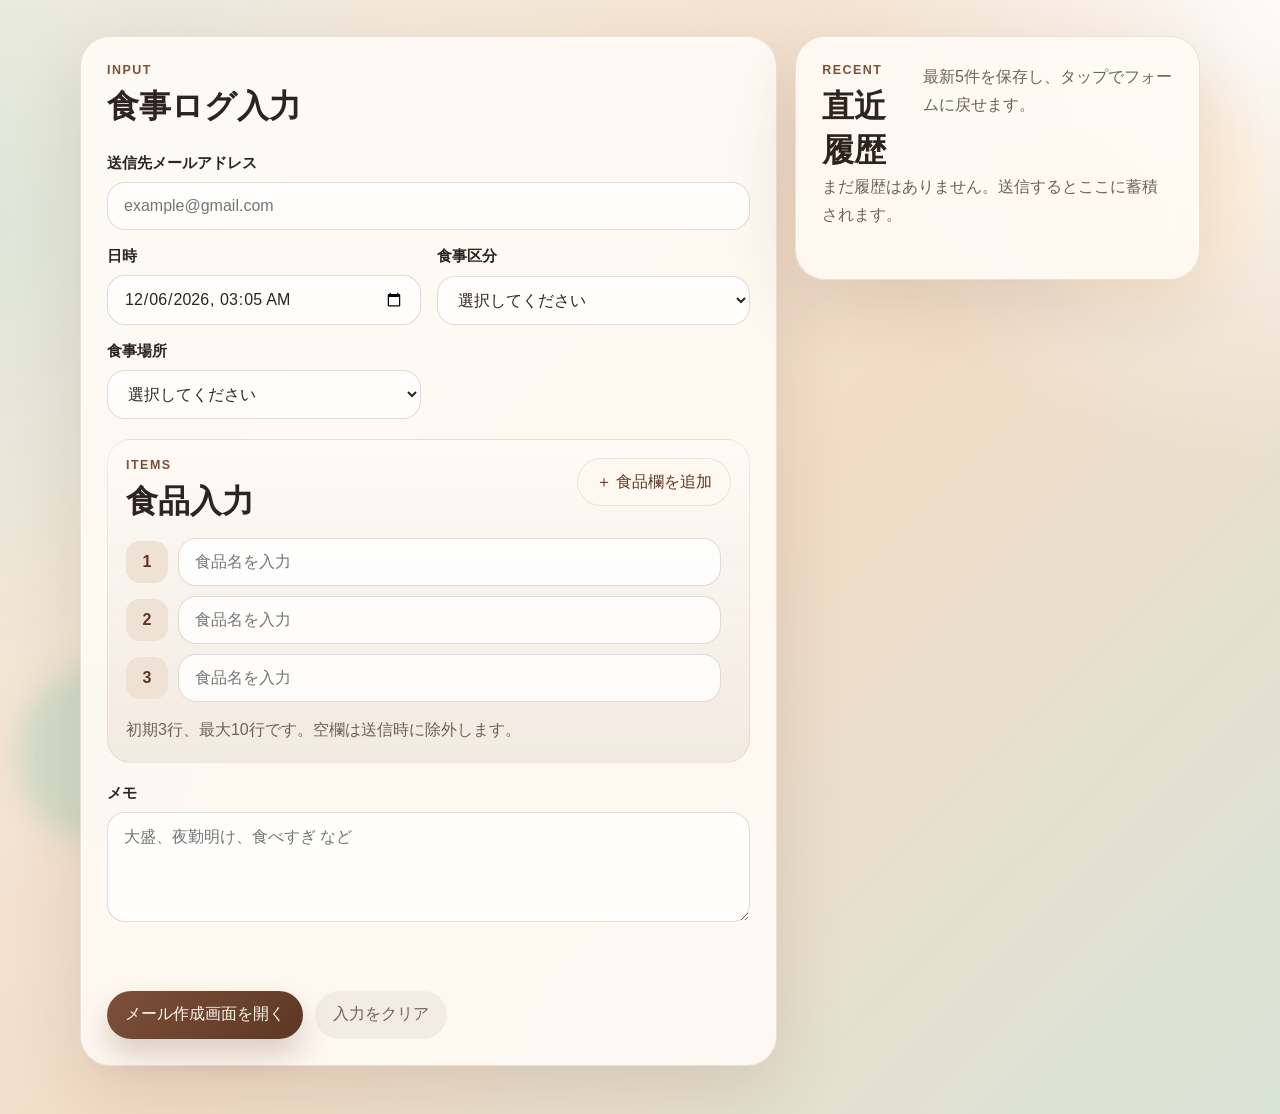
==== index.html @ 624d0cd3 "Fix:初期登録" ====
<!doctype html>
<html lang="ja">
  <head>
    <meta charset="utf-8" />
    <meta name="viewport" content="width=device-width, initial-scale=1" />
    <meta name="theme-color" content="#7d5039" />
    <meta name="apple-mobile-web-app-capable" content="yes" />
    <meta name="apple-mobile-web-app-status-bar-style" content="default" />

    <title>食事ログPWA</title>
    <meta
      name="description"
      content="食事内容をすばやく記録し、メール作成画面から Gmail へ送るための食事ログPWAです。"
    />

    <link rel="manifest" href="./manifest.webmanifest" />
    <link rel="icon" type="image/png" sizes="192x192" href="./icons/icon-192.png" />
    <link rel="apple-touch-icon" href="./icons/apple-touch-icon.png" />
    <link rel="stylesheet" href="./styles.css" />
  </head>
  <body>
    <main class="app-shell">
      <div class="content-grid">
        <section class="card form-panel" aria-labelledby="form-title">
          <div class="section-head">
            <div>
              <p class="section-kicker">Input</p>
              <h2 id="form-title">食事ログ入力</h2>
            </div>
          </div>

          <form id="meal-form">
            <div class="field-grid">
              <label class="field field-wide">
                <span class="field-label">送信先メールアドレス</span>
                <input
                  id="recipient-email"
                  name="recipientEmail"
                  type="email"
                  inputmode="email"
                  autocomplete="email"
                  placeholder="example@gmail.com"
                  required
                />
              </label>

              <label class="field">
                <span class="field-label">日時</span>
                <input id="datetime" name="datetime" type="datetime-local" required />
              </label>

              <label class="field">
                <span class="field-label">食事区分</span>
                <select id="meal-type" name="mealType" required>
                  <option value="">選択してください</option>
                  <option value="朝食">朝食</option>
                  <option value="昼食">昼食</option>
                  <option value="夕食">夕食</option>
                  <option value="夜食">夜食</option>
                  <option value="間食/飲み物">間食/飲み物</option>
                </select>
              </label>

              <label class="field">
                <span class="field-label">食事場所</span>
                <select id="place-type" name="placeType" required>
                  <option value="">選択してください</option>
                  <option value="自炊">自炊</option>
                  <option value="外食">外食</option>
                  <option value="スーパー/コンビニ">スーパー/コンビニ</option>
                  <option value="テイクアウト">テイクアウト</option>
                  <option value="その他">その他</option>
                </select>
              </label>
            </div>

            <section class="items-panel" aria-labelledby="items-title">
              <div class="items-head">
                <div>
                  <p class="section-kicker">Items</p>
                  <h3 id="items-title">食品入力</h3>
                </div>
                <button id="add-item-button" class="tertiary" type="button">＋ 食品欄を追加</button>
              </div>
              <div id="items-container" class="items-list"></div>
              <p class="field-hint">初期3行、最大10行です。空欄は送信時に除外します。</p>
            </section>

            <label class="field field-wide">
              <span class="field-label">メモ</span>
              <textarea
                id="memo"
                name="memo"
                rows="4"
                placeholder="大盛、夜勤明け、食べすぎ など"
              ></textarea>
            </label>

            <p id="form-message" class="form-message" aria-live="polite"></p>

            <div class="form-actions">
              <button class="primary" type="submit">メール作成画面を開く</button>
              <button id="clear-button" class="ghost" type="button">入力をクリア</button>
            </div>
          </form>
        </section>

        <aside class="card recent-panel" aria-labelledby="recent-title">
          <div class="section-head">
            <div>
              <p class="section-kicker">Recent</p>
              <h2 id="recent-title">直近履歴</h2>
            </div>
            <p class="section-note">最新5件を保存し、タップでフォームに戻せます。</p>
          </div>

          <p id="recent-empty" class="empty-state">まだ履歴はありません。送信するとここに蓄積されます。</p>
          <ul id="recent-list" class="recent-list" aria-live="polite"></ul>
        </aside>
      </div>
    </main>

    <script type="module" src="./app.js"></script>
  </body>
</html>
---- styles.css ----
:root {
  --bg: #f7efe4;
  --bg-secondary: #d8e4d7;
  --paper: rgba(255, 251, 246, 0.9);
  --paper-strong: rgba(255, 252, 248, 0.98);
  --ink: #2d241f;
  --muted: #6f6257;
  --line: rgba(125, 80, 57, 0.14);
  --accent: #7d5039;
  --accent-strong: #5d3724;
  --accent-soft: #efe1d3;
  --success: #2f6b58;
  --shadow: 0 24px 70px rgba(72, 42, 26, 0.12);
  --font-body: "Hiragino Sans", "Yu Gothic", "Meiryo", sans-serif;
  --font-display: "Hiragino Mincho ProN", "Yu Mincho", serif;
}

* {
  box-sizing: border-box;
}

html {
  color-scheme: light;
}

body {
  margin: 0;
  min-height: 100vh;
  color: var(--ink);
  font-family: var(--font-body);
  background:
    radial-gradient(circle at top right, rgba(255, 255, 255, 0.88), transparent 28%),
    radial-gradient(circle at left 20%, rgba(216, 228, 215, 0.78), transparent 32%),
    linear-gradient(135deg, var(--bg), #f2dcc6 54%, var(--bg-secondary));
}

body::before,
body::after {
  content: "";
  position: fixed;
  inset: auto;
  pointer-events: none;
  border-radius: 999px;
  filter: blur(14px);
  opacity: 0.75;
}

body::before {
  top: 72px;
  right: 20px;
  width: 240px;
  height: 240px;
  background: rgba(255, 238, 212, 0.8);
}

body::after {
  bottom: 56px;
  left: 16px;
  width: 180px;
  height: 180px;
  background: rgba(185, 213, 191, 0.75);
}

button,
input,
select,
textarea {
  font: inherit;
}

button {
  cursor: pointer;
}

input,
select,
textarea {
  width: 100%;
  border: 1px solid rgba(93, 55, 36, 0.18);
  border-radius: 18px;
  padding: 14px 16px;
  color: var(--ink);
  background: rgba(255, 255, 255, 0.86);
  transition: border-color 160ms ease, box-shadow 160ms ease, background-color 160ms ease;
}

input:focus,
select:focus,
textarea:focus {
  outline: none;
  border-color: rgba(125, 80, 57, 0.56);
  box-shadow: 0 0 0 4px rgba(125, 80, 57, 0.12);
  background: #fffdfa;
}

textarea {
  resize: vertical;
  min-height: 110px;
}

.app-shell {
  position: relative;
  z-index: 1;
  width: min(1120px, calc(100% - 28px));
  margin: 0 auto;
  padding: 18px 0 48px;
}

.card {
  border: 1px solid var(--line);
  border-radius: 30px;
  background: var(--paper);
  box-shadow: var(--shadow);
  backdrop-filter: blur(18px);
}

.section-kicker {
  margin: 0;
  color: var(--accent);
  font-size: 0.78rem;
  font-weight: 700;
  letter-spacing: 0.12em;
  text-transform: uppercase;
}

.hero h1,
.section-head h2,
.items-head h3 {
  margin: 0;
  font-family: var(--font-display);
}

.section-note,
.field-hint,
.empty-state {
  margin: 0;
  line-height: 1.75;
  color: var(--muted);
}

.content-grid {
  display: grid;
  grid-template-columns: minmax(0, 1.55fr) minmax(300px, 0.9fr);
  gap: 18px;
  margin-top: 18px;
  align-items: start;
}

.form-panel,
.recent-panel {
  padding: 26px;
}

.section-head,
.items-head {
  display: flex;
  align-items: start;
  justify-content: space-between;
  gap: 12px;
}

.section-head h2,
.items-head h3 {
  margin-top: 8px;
  font-size: clamp(1.45rem, 3vw, 2rem);
}

#meal-form {
  display: grid;
  gap: 20px;
  margin-top: 24px;
}

.field-grid {
  display: grid;
  grid-template-columns: repeat(2, minmax(0, 1fr));
  gap: 16px;
}

.field {
  display: grid;
  gap: 8px;
}

.field-wide {
  grid-column: 1 / -1;
}

.field-label {
  font-size: 0.95rem;
  font-weight: 700;
}

.items-panel {
  display: grid;
  gap: 14px;
  padding: 18px;
  border-radius: 24px;
  background: linear-gradient(180deg, rgba(255, 250, 245, 0.96), rgba(240, 232, 223, 0.88));
  border: 1px solid rgba(125, 80, 57, 0.1);
}

.items-list {
  display: grid;
  gap: 10px;
}

.item-row {
  display: grid;
  grid-template-columns: auto minmax(0, 1fr) auto;
  gap: 10px;
  align-items: center;
}

.item-index {
  display: inline-flex;
  align-items: center;
  justify-content: center;
  width: 42px;
  height: 42px;
  border-radius: 14px;
  background: var(--accent-soft);
  color: var(--accent-strong);
  font-weight: 700;
}

.item-remove {
  border: 0;
  border-radius: 14px;
  min-height: 42px;
  padding: 0 14px;
  background: rgba(111, 98, 87, 0.09);
  color: var(--muted);
}

.primary,
.secondary,
.ghost,
.tertiary,
.recent-button {
  border: 0;
  border-radius: 999px;
  min-height: 48px;
  padding: 0 18px;
  transition: transform 160ms ease, box-shadow 160ms ease, background-color 160ms ease;
}

.primary:hover,
.secondary:hover,
.ghost:hover,
.tertiary:hover,
.recent-button:hover {
  transform: translateY(-1px);
}

.primary {
  color: #fffaf4;
  background: linear-gradient(135deg, var(--accent), var(--accent-strong));
  box-shadow: 0 16px 30px rgba(93, 55, 36, 0.22);
}

.secondary,
.tertiary {
  color: var(--accent-strong);
  background: rgba(255, 248, 241, 0.9);
  border: 1px solid rgba(125, 80, 57, 0.12);
}

.ghost {
  color: var(--muted);
  background: rgba(111, 98, 87, 0.08);
}

.form-message {
  min-height: 1.8em;
  margin: 0;
  line-height: 1.7;
  color: var(--muted);
}

.form-message.is-success {
  color: var(--success);
}

.form-message.is-error {
  color: #8f3f2a;
}

.form-actions {
  display: flex;
  flex-wrap: wrap;
  gap: 12px;
}

.recent-list {
  display: grid;
  gap: 12px;
  list-style: none;
  padding: 0;
  margin: 24px 0 0;
}

.recent-item {
  display: grid;
}

.recent-button {
  display: grid;
  gap: 10px;
  padding: 18px;
  min-height: auto;
  text-align: left;
  background: var(--paper-strong);
  border-radius: 22px;
  border: 1px solid rgba(125, 80, 57, 0.1);
}

.recent-head {
  display: flex;
  align-items: start;
  justify-content: space-between;
  gap: 12px;
}

.recent-title {
  margin: 0;
  font-weight: 700;
}

.recent-meta,
.recent-items,
.recent-memo {
  margin: 0;
  line-height: 1.7;
  color: var(--muted);
}

.recent-chip-row {
  display: flex;
  flex-wrap: wrap;
  gap: 8px;
}

.recent-chip {
  padding: 6px 10px;
  border-radius: 999px;
  background: rgba(125, 80, 57, 0.08);
  color: var(--accent-strong);
  font-size: 0.84rem;
}

@media (max-width: 900px) {
  .content-grid {
    grid-template-columns: 1fr;
  }
}

@media (max-width: 680px) {
  .app-shell {
    width: min(100% - 18px, 1120px);
    padding-top: 12px;
  }

  .form-panel,
  .recent-panel {
    padding: 20px;
  }

  .field-grid {
    grid-template-columns: 1fr;
  }

  .section-head,
  .items-head,
  .item-row,
  .recent-head {
    grid-template-columns: 1fr;
  }

  .section-head,
  .items-head,
  .recent-head {
    display: grid;
  }

  .item-row {
    display: grid;
    grid-template-columns: 1fr;
  }

  .item-index {
    width: fit-content;
    min-width: 42px;
  }

  .form-actions > * {
    width: 100%;
  }
}
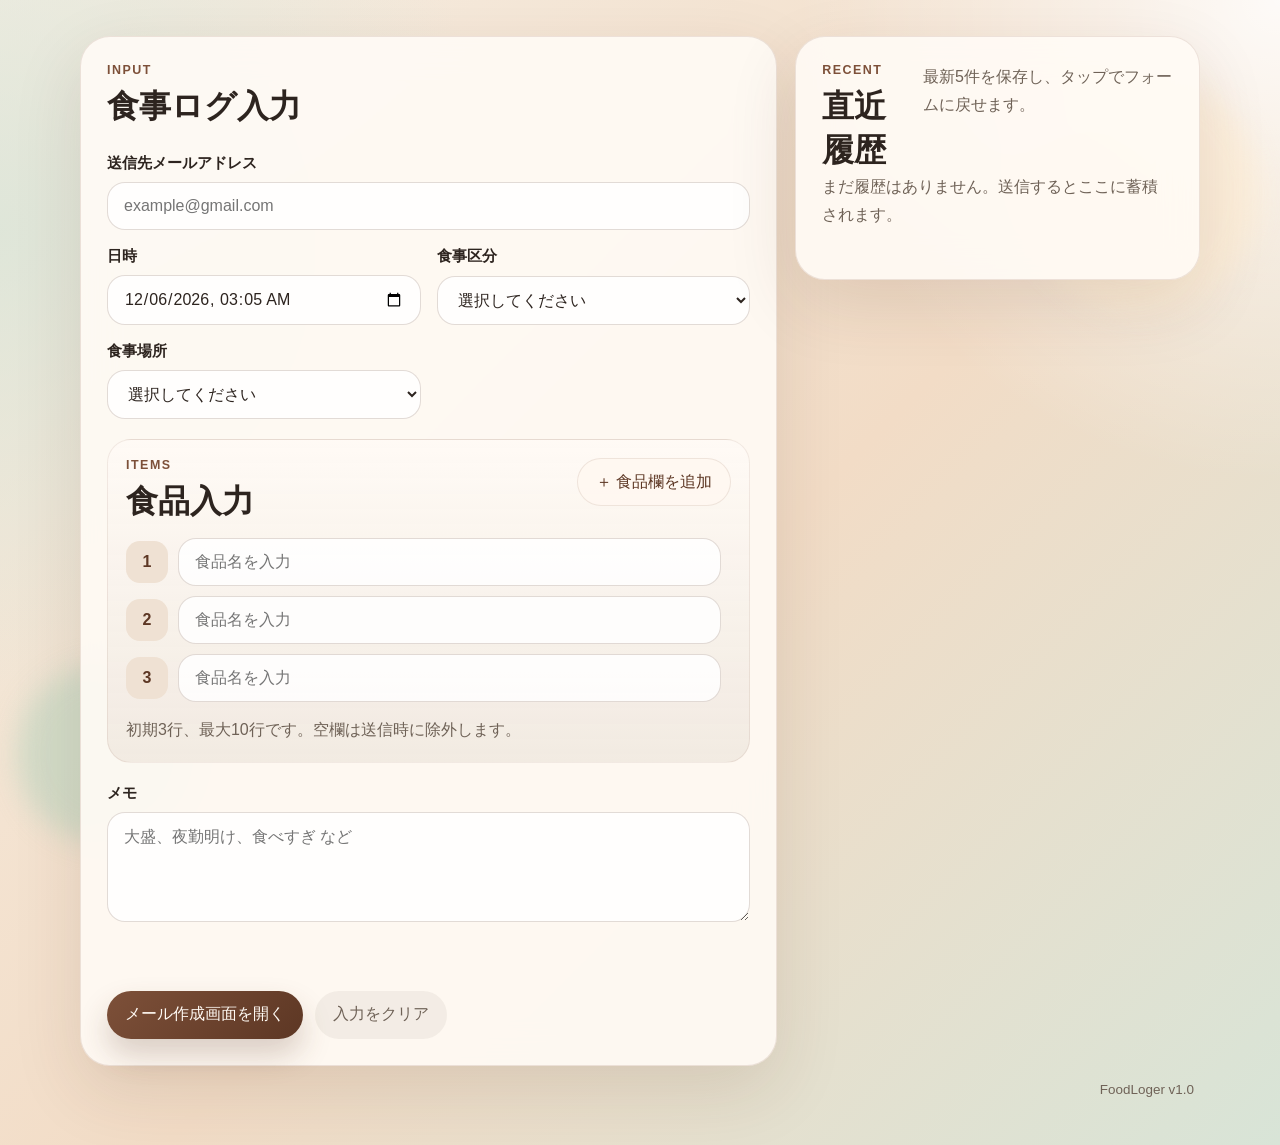
==== commit 74d6f2e7: "Fix:公開版v1.0" ====
--- a/index.html
+++ b/index.html
@@ -7,10 +7,10 @@
     <meta name="apple-mobile-web-app-capable" content="yes" />
     <meta name="apple-mobile-web-app-status-bar-style" content="default" />
 
-    <title>食事ログPWA</title>
+    <title>FoodLoger</title>
     <meta
       name="description"
-      content="食事内容をすばやく記録し、メール作成画面から Gmail へ送るための食事ログPWAです。"
+      content="FoodLoger は、食事内容をすばやく記録し、メール作成画面から Gmail へ送るための PWA です。"
     />
 
     <link rel="manifest" href="./manifest.webmanifest" />
@@ -118,6 +118,10 @@
           <ul id="recent-list" class="recent-list" aria-live="polite"></ul>
         </aside>
       </div>
+
+      <footer class="app-footer" aria-label="バージョン情報">
+        <p>FoodLoger v1.0</p>
+      </footer>
     </main>
 
     <script type="module" src="./app.js"></script>
--- a/styles.css
+++ b/styles.css
@@ -146,6 +146,18 @@
   align-items: start;
 }
 
+.app-footer {
+  margin-top: 16px;
+  padding: 0 6px;
+}
+
+.app-footer p {
+  margin: 0;
+  text-align: right;
+  font-size: 0.84rem;
+  color: var(--muted);
+}
+
 .form-panel,
 .recent-panel {
   padding: 26px;
@@ -180,6 +192,7 @@
 .field {
   display: grid;
   gap: 8px;
+  min-width: 0;
 }
 
 .field-wide {
@@ -189,6 +202,18 @@
 .field-label {
   font-size: 0.95rem;
   font-weight: 700;
+}
+
+.field > input,
+.field > select,
+.field > textarea {
+  min-width: 0;
+  max-width: 100%;
+}
+
+input[type="datetime-local"] {
+  min-width: 0;
+  max-width: 100%;
 }
 
 .items-panel {
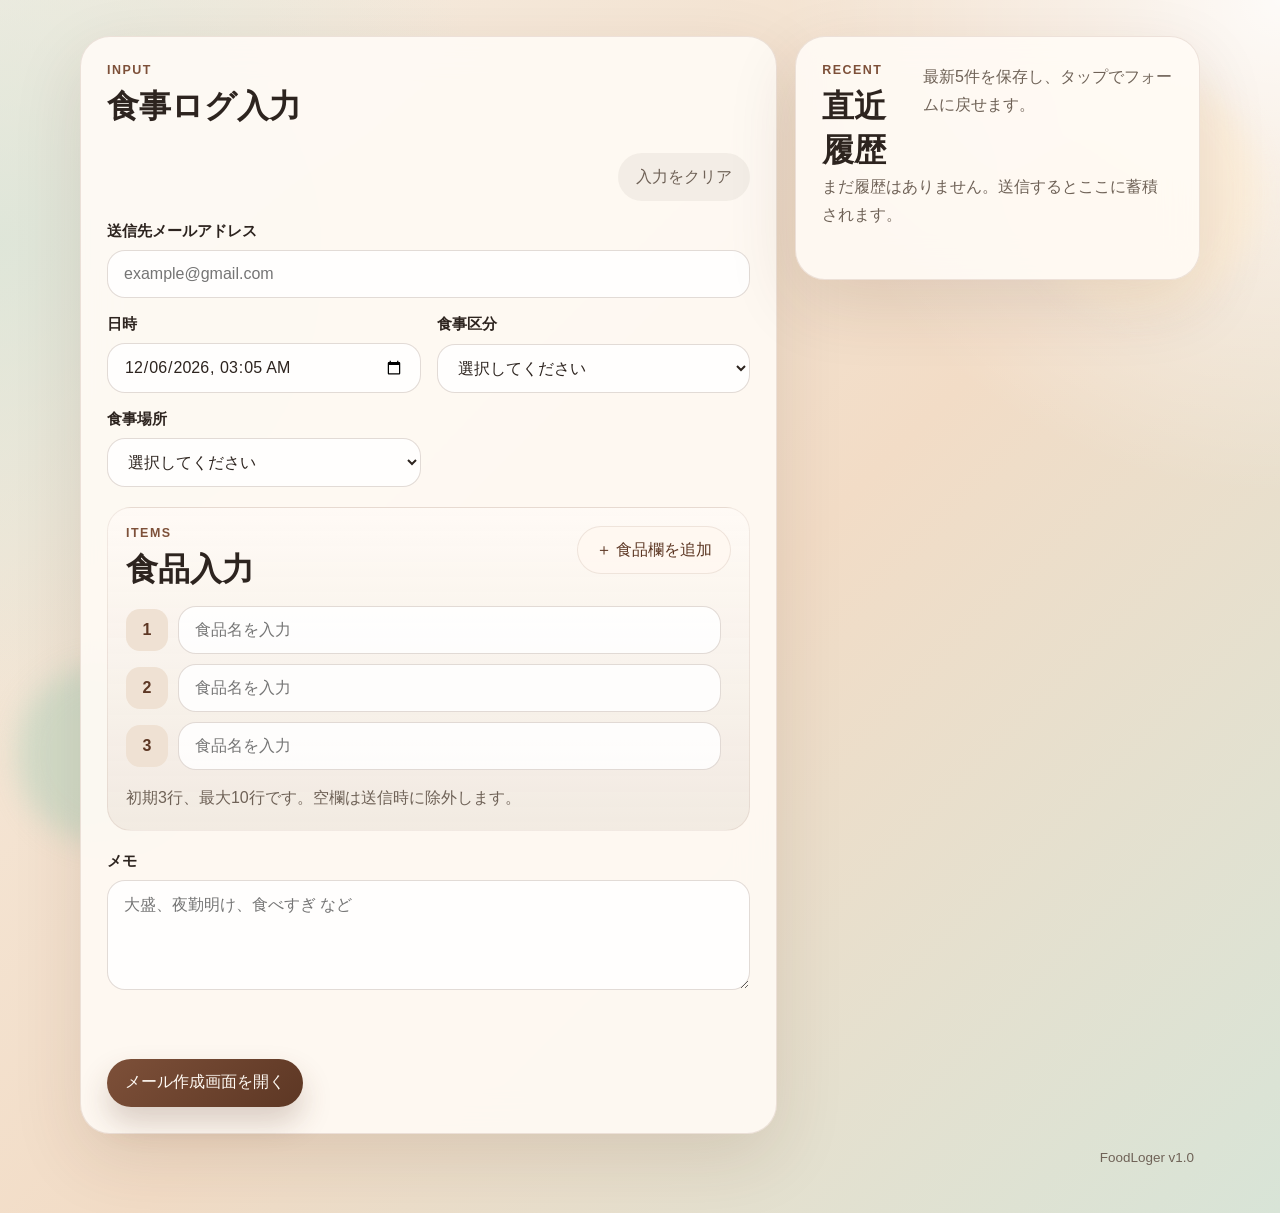
==== commit 48ad892a: "Fix:公開版v1.3.2" ====
--- a/index.html
+++ b/index.html
@@ -30,6 +30,10 @@
           </div>
 
           <form id="meal-form">
+            <div class="form-utility-actions">
+              <button id="clear-button" class="ghost" type="button">入力をクリア</button>
+            </div>
+
             <div class="field-grid">
               <label class="field field-wide">
                 <span class="field-label">送信先メールアドレス</span>
@@ -100,7 +104,6 @@
 
             <div class="form-actions">
               <button class="primary" type="submit">メール作成画面を開く</button>
-              <button id="clear-button" class="ghost" type="button">入力をクリア</button>
             </div>
           </form>
         </section>
--- a/styles.css
+++ b/styles.css
@@ -183,6 +183,11 @@
   margin-top: 24px;
 }
 
+.form-utility-actions {
+  display: flex;
+  justify-content: flex-end;
+}
+
 .field-grid {
   display: grid;
   grid-template-columns: repeat(2, minmax(0, 1fr));
@@ -421,4 +426,8 @@
   .form-actions > * {
     width: 100%;
   }
-}
+
+  .form-utility-actions > * {
+    width: 100%;
+  }
+}
